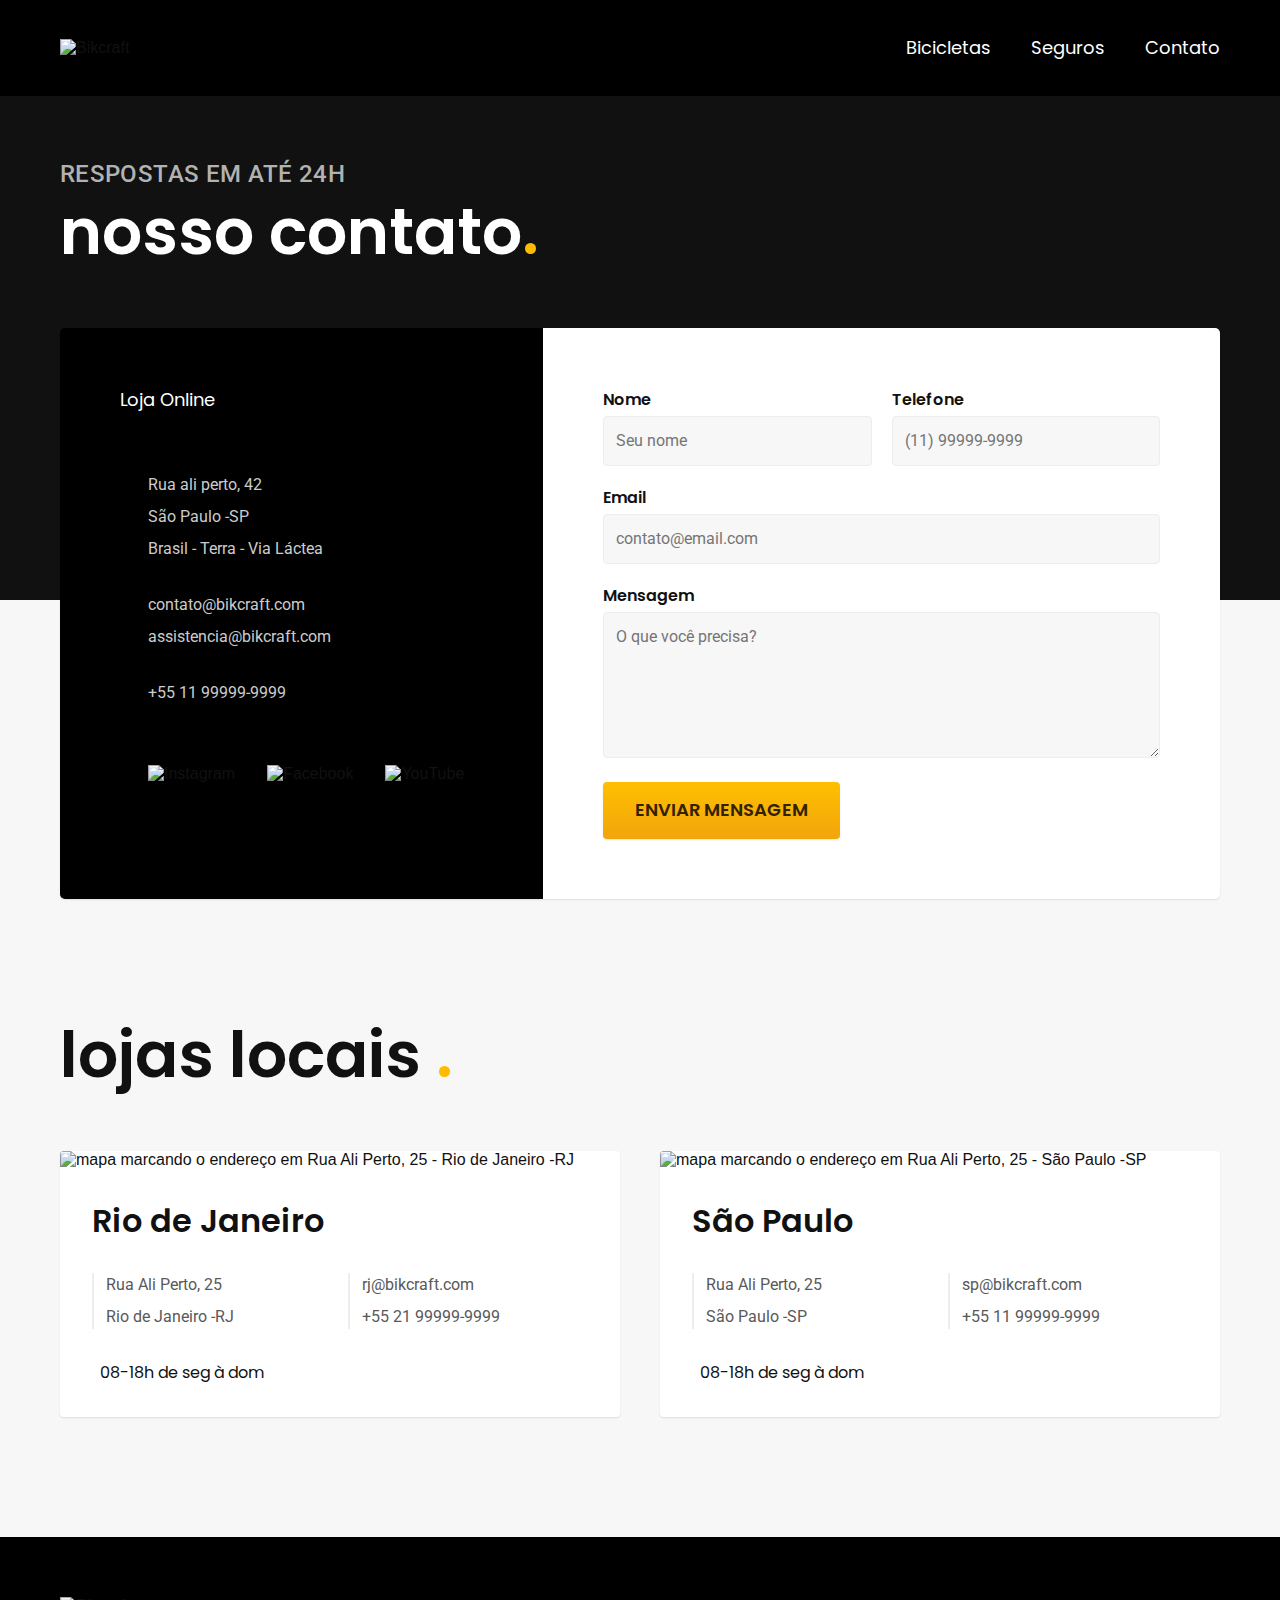
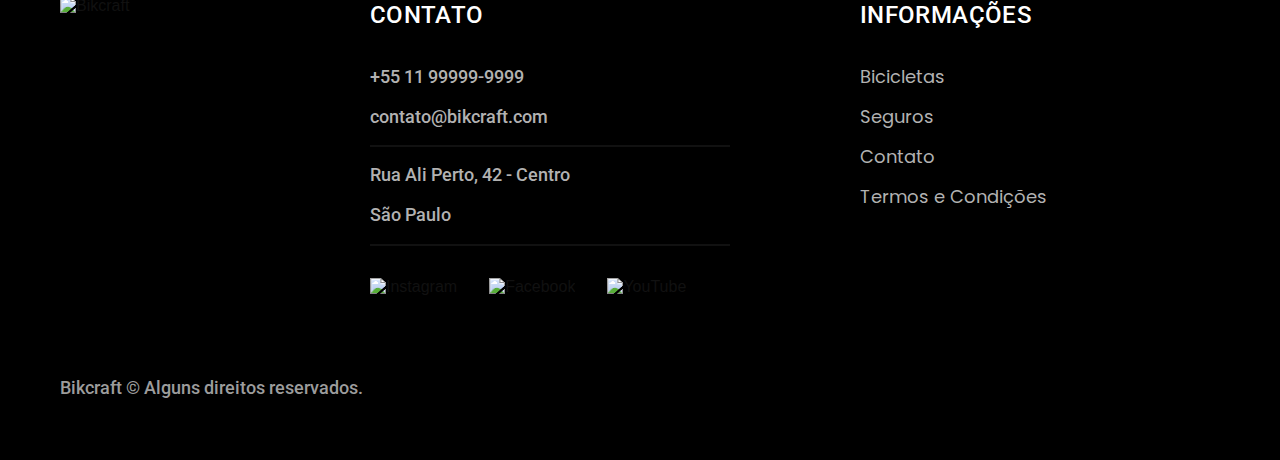
==== contato.html @ d63808e8 "Criação e estilização da página contato" ====
<!DOCTYPE html>
<html lang="pt-br">
  <head>
    <meta charset="UTF-8" />
    <meta http-equiv="X-UA-Compatible" content="IE=edge" />
    <meta name="viewport" content="width=device-width, initial-scale=1.0" />
    <title>Contato | Bikcraft</title>
    <meta name="description" content="Contato" />
    <link rel="stylesheet" href="./css/style.css" />

    <link rel="preconnect" href="https://fonts.googleapis.com" />
    <link rel="preconnect" href="https://fonts.gstatic.com" crossorigin />
    <link
      href="https://fonts.googleapis.com/css2?family=Merriweather:ital,wght@1,900&family=Poppins:wght@400;600&family=Roboto:wght@400;500&display=swap"
      rel="stylesheet"
    />
  </head>

  <body id="contato">
    <header class="header-bg">
      <div class="header container">
        <a href="./">
          <img src="./img/bikcraft.svg" alt="Bikcraft" />
        </a>

        <nav aria-label="primaria">
          <ul class="header-menu font-1-m cor-0">
            <li><a href="./bicicletas.html">Bicicletas</a></li>
            <li><a href="./seguros.html">Seguros</a></li>
            <li><a href="./contato.html">Contato</a></li>
          </ul>
        </nav>
      </div>
    </header>

    <main>
      <div class="titulo-bg">
        <div class="titulo container">
          <p class="font-2-l-b cor-5">Respostas em até 24h</p>
          <h1 class="font-1-xxl cor-0">
            nosso contato<span class="cor-p1">.</span>
          </h1>
        </div>
      </div>

      <div class="contato container">
        <section class="contato-dados" aria-label="Endereço">
          <h2 class="font-1-m cor-0">Loja Online</h2>
          <div class="contato-endereco font-2-s cor-4">
            <p>Rua ali perto, 42</p>
            <p>São Paulo -SP</p>
            <p>Brasil - Terra - Via Láctea</p>
          </div>
          <address class="contato-meios font-2-s cor-4">
            <a href="mailto:contato@bikcraft.com">contato@bikcraft.com</a>
            <a href="mailto:assistencia@bikcraft.com"
              >assistencia@bikcraft.com</a
            >
            <a href="tel:551199999-9999">+55 11 99999-9999</a>
          </address>
          <div class="contato-redes">
            <a href="./">
              <img src="./img/redes/instagram-p.svg" alt="Instagram" />
            </a>
            <a href="./">
              <img src="./img/redes/facebook-p.svg" alt="Facebook" />
            </a>
            <a href="./">
              <img src="./img/redes/youtube-p.svg" alt="YouTube" />
            </a>
          </div>
        </section>
        <section class="contato-formulario" aria-label="Formulário">
          <form class="form" action="./contato.html">
            <div>
              <label for="nome">Nome</label>
              <input type="text" id="nome" name="nome" placeholder="Seu nome" />
            </div>
            <div>
              <label for="telefone">Telefone</label>
              <input
                type="text"
                id="telefone"
                name="telefone"
                placeholder="(11) 99999-9999"
              />
            </div>
            <div class="col-2">
              <label for="email">Email</label>
              <input
                type="email"
                id="email"
                name="email"
                placeholder="contato@email.com"
              />
            </div>
            <div class="col-2">
              <label for="mensagem">Mensagem</label>
              <textarea
                rows="5"
                id="mensagem"
                name="mensagem"
                placeholder="O que você precisa?"
              ></textarea>
            </div>
            <button class="botao col-2">Enviar Mensagem</button>
          </form>
        </section>
      </div>
    </main>

    <article class="lojas container">
      <h2 class="font-1-xxl">lojas locais <span class="cor-p1">.</span></h2>
      <div class="lojas-item">
        <img
          src="./img/lojas/rj.jpg"
          alt="mapa marcando o endereço em Rua Ali Perto, 25 - Rio de Janeiro -RJ"
        />
        <div class="lojas-conteudo">
          <h3 class="font-1-xl">Rio de Janeiro</h3>
          <div class="lojas-dados font-2-s cor-8">
            <p>Rua Ali Perto, 25</p>
            <p>Rio de Janeiro -RJ</p>
          </div>
          <div class="lojas-dados font-2-s cor-8">
            <a href="mailto:rj@bikcraft.com">rj@bikcraft.com</a>
            <a href="tel:552199999-9999">+55 21 99999-9999</a>
          </div>
          <p class="lojas-tempo font-1-s">
            <img src="./img/icones/horario.svg" alt="" /> 08-18h de seg à dom
          </p>
        </div>
      </div>

      <div class="lojas-item">
        <img
          src="./img/lojas/sp.jpg"
          alt="mapa marcando o endereço em Rua Ali Perto, 25 - São Paulo -SP"
        />
        <div class="lojas-conteudo">
          <h3 class="font-1-xl">São Paulo</h3>
          <div class="lojas-dados font-2-s cor-8">
            <p>Rua Ali Perto, 25</p>
            <p>São Paulo -SP</p>
          </div>
          <div class="lojas-dados font-2-s cor-8">
            <a href="mailto:sp@bikcraft.com">sp@bikcraft.com</a>
            <a href="tel:551199999-9999">+55 11 99999-9999</a>
          </div>
          <p class="lojas-tempo font-1-s">
            <img src="./img/icones/horario.svg" alt="" /> 08-18h de seg à dom
          </p>
        </div>
      </div>
    </article>

    <footer class="footer-bg">
      <div class="footer container">
        <img src="./img/bikcraft.svg" alt="Bikcraft" />
        <div class="footer-contato">
          <h3 class="font-2-l-b cor-0">Contato</h3>
          <ul class="font-2-m cor-5">
            <li><a href="tel:+551199999999">+55 11 99999-9999</a></li>
            <li>
              <a href="mailto:contato@bikcraft.com">contato@bikcraft.com</a>
            </li>
            <li>Rua Ali Perto, 42 - Centro</li>
            <li>São Paulo</li>
          </ul>
          <div class="footer-redes">
            <a href="./">
              <img src="./img/redes/instagram.svg" alt="Instagram" />
            </a>
            <a href="./">
              <img src="./img/redes/facebook.svg" alt="Facebook" />
            </a>
            <a href="./">
              <img src="./img/redes/youtube.svg" alt="YouTube" />
            </a>
          </div>
        </div>
        <div class="footer-informacoes">
          <h3 class="font-2-l-b cor-0">Informações</h3>
          <nav>
            <ul class="font-1-m cor-5">
              <li><a href="./bicicletas.html">Bicicletas</a></li>
              <li><a href="./seguros.html">Seguros</a></li>
              <li><a href="./contato.html">Contato</a></li>
              <li><a href="./termos.html">Termos e Condições</a></li>
            </ul>
          </nav>
        </div>
        <p class="footer-copy font-2-m cor-6">
          Bikcraft © Alguns direitos reservados.
        </p>
      </div>
    </footer>
  </body>
</html>
---- css/style.css ----
@import "./global/global.css";
@import "./utilidades/tipografia.css";
@import "./utilidades/cores.css";

@import "./global/header.css";
@import "./global/footer.css";

/*Utilidade*/
@import "./utilidades/componentes.css";
@import "./utilidades/formulario.css";

/*Home*/
@import "./home/introducao.css";
@import "./home/tecnologia.css";
@import "./home/parceiros.css";
@import "./home/depoimento.css";

/*Bicicletas*/
@import "./bicicletas/bicicletas-lista.css";
@import "./bicicletas/bicicletas.css";

/*Bicicleta*/
@import "./bicicleta/bicicleta.css";
@import "./bicicleta/seguro.css";


/*Seguros*/
@import "./seguros/seguros.css";
@import "./seguros/vantagens.css";
@import "./seguros/perguntas.css";

/*Contato*/
@import "./contato/contato.css";
@import "./contato/lojas.css";

/*Termos*/
@import "./termos/termos.css";
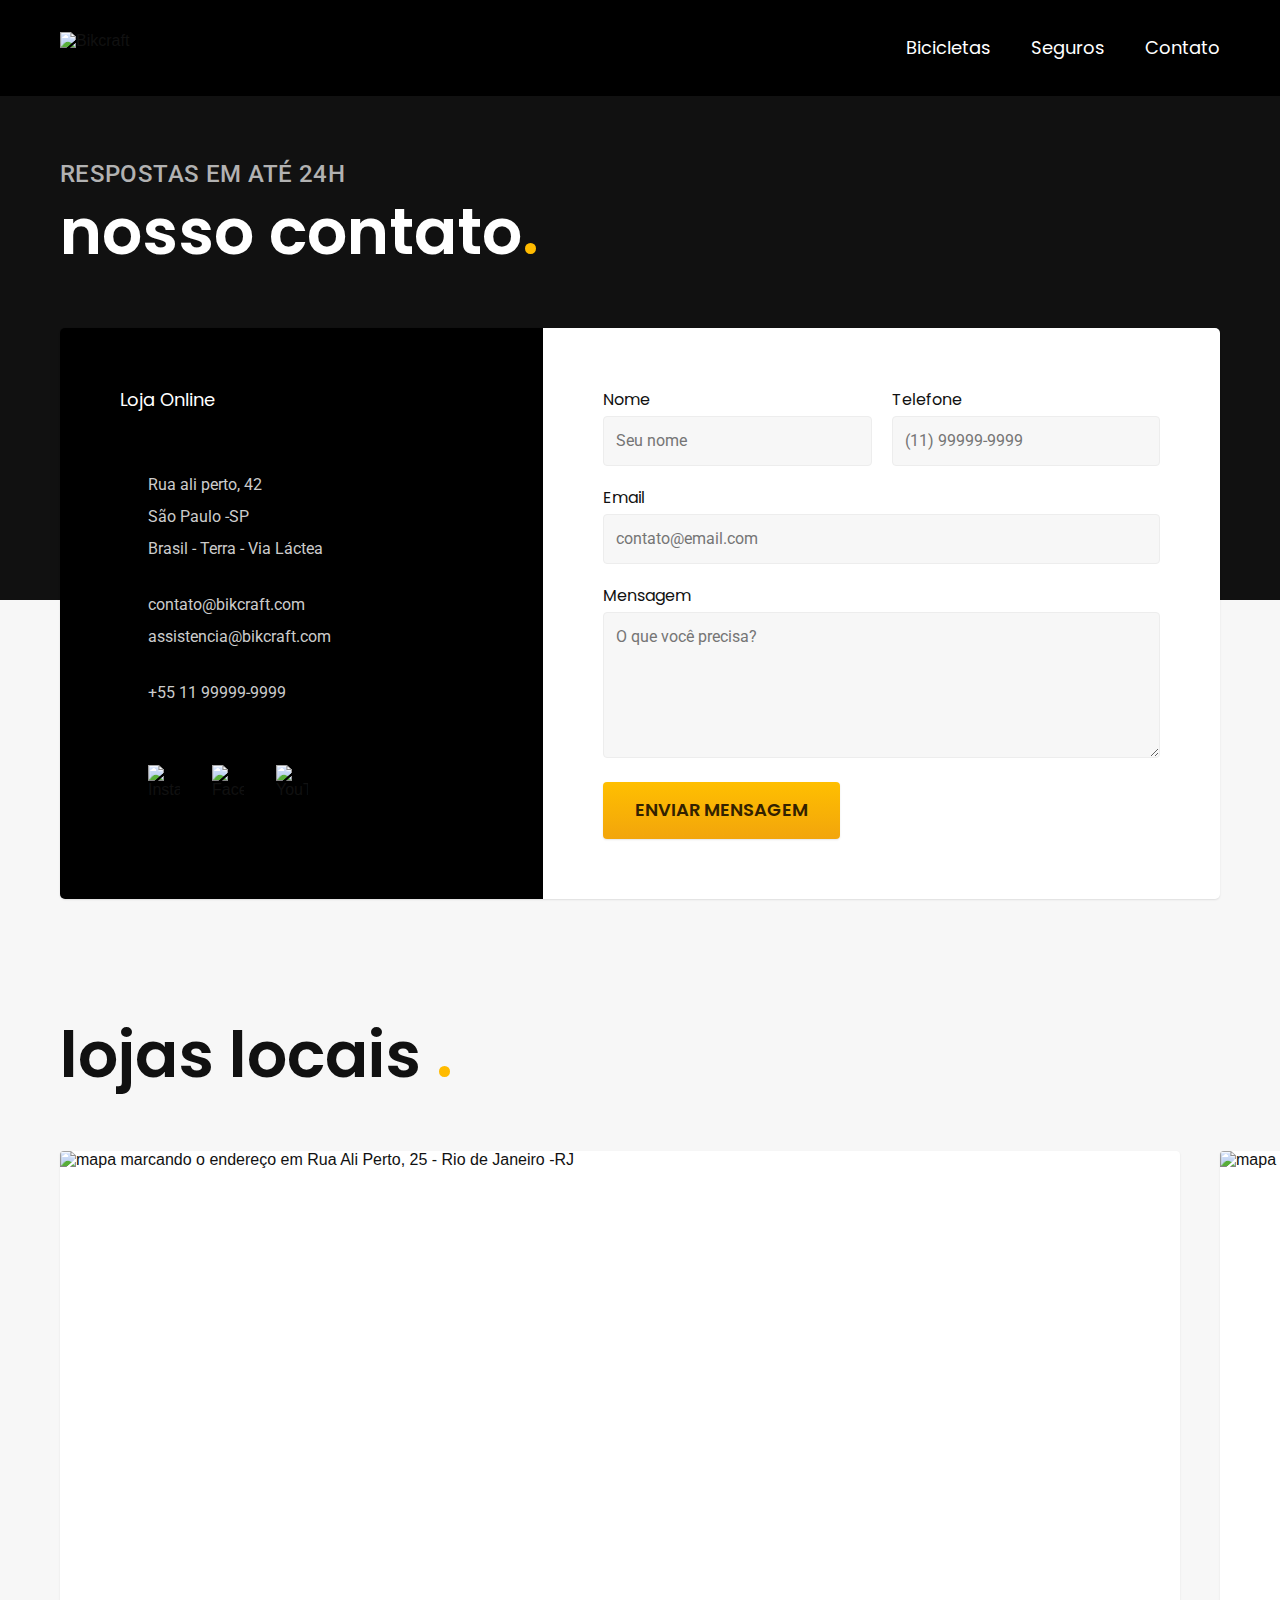
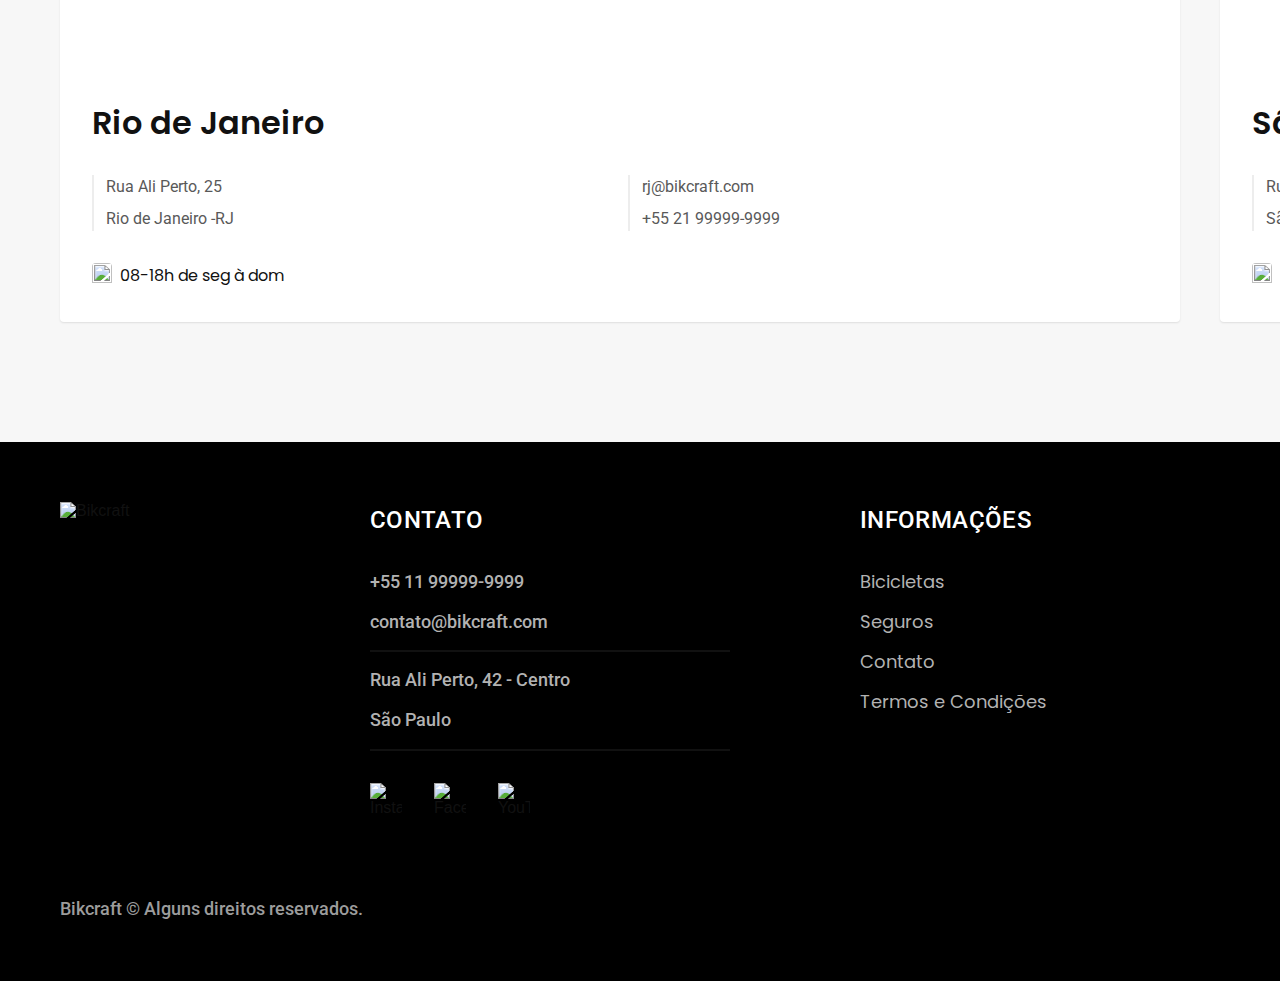
==== commit 27ef3b0c: "Otimizado para producao" ====
--- a/contato.html
+++ b/contato.html
@@ -6,7 +6,9 @@
     <meta name="viewport" content="width=device-width, initial-scale=1.0" />
     <title>Contato | Bikcraft</title>
     <meta name="description" content="Contato" />
-    <link rel="stylesheet" href="./css/style.css" />
+    <link rel="icon" href="./favicon.svg" type="image/svg+xml">
+    <link rel="preload" href="./css/style.min.css" as="style" />
+    <link rel="stylesheet" href="./css/style.min.css" />
 
     <link rel="preconnect" href="https://fonts.googleapis.com" />
     <link rel="preconnect" href="https://fonts.gstatic.com" crossorigin />
@@ -14,13 +16,19 @@
       href="https://fonts.googleapis.com/css2?family=Merriweather:ital,wght@1,900&family=Poppins:wght@400;600&family=Roboto:wght@400;500&display=swap"
       rel="stylesheet"
     />
+   <script>document.documentElement.classList.add('js') </script>
   </head>
 
   <body id="contato">
     <header class="header-bg">
       <div class="header container">
         <a href="./">
-          <img src="./img/bikcraft.svg" alt="Bikcraft" />
+          <img
+            src="./img/bikcraft.svg"
+            alt="Bikcraft"
+            width="136"
+            height="32"
+          />
         </a>
 
         <nav aria-label="primaria">
@@ -60,13 +68,28 @@
           </address>
           <div class="contato-redes">
             <a href="./">
-              <img src="./img/redes/instagram-p.svg" alt="Instagram" />
-            </a>
-            <a href="./">
-              <img src="./img/redes/facebook-p.svg" alt="Facebook" />
-            </a>
-            <a href="./">
-              <img src="./img/redes/youtube-p.svg" alt="YouTube" />
+              <img
+                src="./img/redes/instagram-p.svg"
+                alt="Instagram"
+                width="32"
+                height="32"
+              />
+            </a>
+            <a href="./">
+              <img
+                src="./img/redes/facebook-p.svg"
+                alt="Facebook"
+                width="32"
+                height="32"
+              />
+            </a>
+            <a href="./">
+              <img
+                src="./img/redes/youtube-p.svg"
+                alt="YouTube"
+                width="32"
+                height="32"
+              />
             </a>
           </div>
         </section>
@@ -115,6 +138,8 @@
         <img
           src="./img/lojas/rj.jpg"
           alt="mapa marcando o endereço em Rua Ali Perto, 25 - Rio de Janeiro -RJ"
+          width="1120"
+          height="520"
         />
         <div class="lojas-conteudo">
           <h3 class="font-1-xl">Rio de Janeiro</h3>
@@ -127,7 +152,8 @@
             <a href="tel:552199999-9999">+55 21 99999-9999</a>
           </div>
           <p class="lojas-tempo font-1-s">
-            <img src="./img/icones/horario.svg" alt="" /> 08-18h de seg à dom
+            <img src="./img/icones/horario.svg" alt="" width="20" height="20" />
+            08-18h de seg à dom
           </p>
         </div>
       </div>
@@ -136,6 +162,8 @@
         <img
           src="./img/lojas/sp.jpg"
           alt="mapa marcando o endereço em Rua Ali Perto, 25 - São Paulo -SP"
+          width="1120"
+          height="520"
         />
         <div class="lojas-conteudo">
           <h3 class="font-1-xl">São Paulo</h3>
@@ -148,7 +176,8 @@
             <a href="tel:551199999-9999">+55 11 99999-9999</a>
           </div>
           <p class="lojas-tempo font-1-s">
-            <img src="./img/icones/horario.svg" alt="" /> 08-18h de seg à dom
+            <img src="./img/icones/horario.svg" alt="" width="20" height="20" />
+            08-18h de seg à dom
           </p>
         </div>
       </div>
@@ -169,13 +198,28 @@
           </ul>
           <div class="footer-redes">
             <a href="./">
-              <img src="./img/redes/instagram.svg" alt="Instagram" />
-            </a>
-            <a href="./">
-              <img src="./img/redes/facebook.svg" alt="Facebook" />
-            </a>
-            <a href="./">
-              <img src="./img/redes/youtube.svg" alt="YouTube" />
+              <img
+                src="./img/redes/instagram.svg"
+                alt="Instagram"
+                width="32"
+                height="32"
+              />
+            </a>
+            <a href="./">
+              <img
+                src="./img/redes/facebook.svg"
+                alt="Facebook"
+                width="32"
+                height="32"
+              />
+            </a>
+            <a href="./">
+              <img
+                src="./img/redes/youtube.svg"
+                alt="YouTube"
+                width="32"
+                height="32"
+              />
             </a>
           </div>
         </div>
@@ -195,5 +239,6 @@
         </p>
       </div>
     </footer>
+    <script src="./js/script.js"></script>
   </body>
 </html>
--- a/css/style.min.css
+++ b/css/style.min.css
@@ -0,0 +1 @@
+body{margin:0;font-family:Arial,Helvetica,sans-serif;color:#111}blockquote,dd,h1,h2,h3,h4,p,ul{margin:0}ul{padding:0;list-style:none}a{text-decoration:none;color:inherit}img{max-width:100%;height:auto;display:block}img[src$=".jpg"]{border-radius:4px}.font-1-xs{font:400 0.75rem/1.35 Poppins,sans-serif}.font-2-xs{font:400 0.875rem/1.43 Roboto,sans-serif}.font-1-s{font:400 1rem/1.5 Poppins,sans-serif}.font-2-s{font:400 1rem/1.5 Roboto,sans-serif}.font-1-m,.font-1-m-b{font:400 1.125rem/1.35 Poppins,sans-serif}.font-1-m-b{font-weight:600}.font-2-m{font:500 1.125rem/1.35 Roboto,sans-serif}.font-1-l{font:400 1.5rem/1.5 Poppins,sans-serif}.font-2-l,.font-2-l-b{font:400 1.5rem/1.5 Roboto,sans-serif}.font-2-l-b{font-weight:500;letter-spacing:.015em;text-transform:uppercase}.font-1-xl{font:600 2rem/1.25 Poppins,sans-serif}.font-2-xl{font:500 2rem/1.25 Roboto,sans-serif}.font-1-xxl{font:600 4rem/1.125 Poppins,sans-serif}@media (max-width:1200px){.font-1-xxl{font-size:3rem}.font-2-l,.font-2-l-b{font-size:1.125rem}}@media (max-width:800px){.font-1-xxl{font-size:2rem}.font-1-xl,.font-2-xl{font-size:1.5rem}}:root{--cor-0:#ffffff;--cor-1:#f7f7f7;--cor-2:#ededed;--cor-3:#dedede;--cor-4:#cccccc;--cor-5:#b2b2b2;--cor-6:#9c9c9c;--cor-7:#717171;--cor-8:#595959;--cor-9:#404040;--cor-10:#2e2e2e;--cor-11:#111111;--cor-12:#000000;--cor-p1:#ffbb00;--cor-p2:#e4a30b;--cor-p3:#a66f00;--cor-p4:#664400;--cor-p5:#332200}.cor-0{color:var(--cor-0)}.cor-1{color:var(--cor-1)}.cor-2{color:var(--cor-2)}.cor-3{color:var(--cor-3)}.cor-4{color:var(--cor-4)}.cor-5{color:var(--cor-5)}.cor-6{color:var(--cor-6)}.cor-7{color:var(--cor-7)}.cor-8{color:var(--cor-8)}.cor-9{color:var(--cor-9)}.cor-10{color:var(--cor-10)}.cor-11{color:var(--cor-11)}.cor-12{color:var(--cor-12)}.cor-p1{color:var(--cor-p1)}.cor-p2{color:var(--cor-p2)}.cor-p3{color:var(--cor-p3)}.cor-p4{color:var(--cor-p4)}.cor-p5{color:var(--cor-p5)}.js.fadeInDown{transform:translate3d(0,-20px,0)}.js [data-anime]{opacity:0}.js .anime{opacity:1;transform:none;transition:transform .8s,opacity .8s}.header-bg{background-color:var(--cor-12)}.header{display:flex;flex-wrap:wrap;gap:20px;justify-content:space-between;align-items:center;padding-top:20px;padding-bottom:20px}.header-menu{display:flex;flex-wrap:wrap;gap:40px}.header-menu a{display:inline-block;padding:16px 0;position:relative}.header-menu a:after{content:"";display:block;height:2px;width:0;background:var(--cor-0);margin-top:4px;transition:.3s;position:absolute}.header-menu a.ativo::after,.header-menu a:hover::after{width:100%}@media (max-width:800px){.header-menu{gap:20px}.header-menu a{background:var(--cor-11);padding:12px 16px;border-radius:4px}.header-menu a:hover{background-color:var(--cor-10)}.header a:after{display:none}}@media (max-width:600px){.header-menu{gap:12px}.header-menu a{padding:8px 12px;font-size:14px}}.footer-bg{background-color:var(--cor-12)}.footer{display:grid;grid-template-columns:3fr 5fr 4fr;gap:40px;padding-top:60px;padding-bottom:60px}.footer h3{margin-bottom:32px}.footer-contato ul{margin-bottom:32px}.footer-contato li:nth-child(2n):after{content:"";display:block;max-width:360px;height:2px;background:var(--cor-11);margin-top:16px}.footer li{margin-bottom:16px}.footer-redes{display:flex;gap:32px}.footer a:hover{color:var(--cor-0)}.footer-copy{grid-column:1/-1;margin-top:40px}@media (max-width:800px){.footer>img{display:none}.footer{grid-template-columns:1fr 1fr}}@media (max-width:600px){.footer{grid-template-columns:1fr;gap:60px}.footer-copy{margin-top:0}}.container{box-sizing:border-box;max-width:1200px;padding-left:20px;padding-right:20px;margin-left:auto;margin-right:auto}.botao{display:inline-block;padding:16px 32px;background:linear-gradient(#ffbf00,#f2a50c);border-radius:4px;box-shadow:0 1px 2px rgba(0,0,0,.1);text-transform:uppercase;color:var(--cor-p5);font:600 1.125rem/1.35 Poppins,sans-serif;max-width:max-content;border:none;cursor:pointer}.botao:hover{background:linear-gradient(#ffb60d,#e59317)}.botao.secundario{background:var(--cor-10);color:var(--cor-2)}.botao.seta{align-items:center}.botao.seta::after{content:"";display:inline-block;width:18px;height:10px;margin-left:12px;background:url("../img/icones/seta.svg");transition:transform .2s}.botao.seta:hover::after{transform:translateX(4px)}.botao.secundario:hover{background:var(--cor-9)}@media (max-width:600px){.botao{padding:12px 16px;font-size:1rem}}.link{display:inline-block;color:var(--cor-p1);font:500 1.5rem/1.5 Poppins,sans-serif;text-transform:uppercase}.link::after{content:"";display:block;width:100%;height:4px;background-color:currentColor}.link:hover{color:var(--cor-0)}.titulo-bg{padding-top:60px;padding-bottom:60px;background-color:var(--cor-11)}.titulo{background:url("../img/dec/top-right.svg") no-repeat top right 20px}.titulo p{margin-bottom:4px}@media (max-width:800px){.titulo-bg{padding-top:40px;padding-bottom:40px}.titulo p{font-size:1rem;text-transform:lowercase;font-weight:400}}.form{display:grid;grid-template-columns:1fr 1fr;gap:20px}.form label{display:block;font:400 1rem/1.5 Poppins,sans-serif;margin-bottom:4px}.form .col-2{grid-column:span 2}.form input[type=email],.form input[type=text],.form textarea{font:400 1rem/1.5 Roboto,sans-serif;background:var(--cor-1);border:1px solid var(--cor-2);padding:12px;border-radius:4px;width:100%;box-sizing:border-box}.form input[type=email]:focus,.form input[type=text]:focus,.form textarea:focus{outline:0;border-color:var(--cor-p1);background:var(--cor-0);box-shadow:0 0 0 2px #fea}@media (max-width:600px){.form{grid-template-columns:1fr}.form .col-2{grid-column:1}}.introducao-bg{background:var(--cor-12) url("../img/dec/bottom-left.svg") no-repeat bottom 160px left 20px;box-shadow:inset 0 -120px var(--cor-0)}.introducao{display:grid;grid-template-columns:1fr 1fr;gap:0 40px}.introducao-conteudo{align-self:end;padding-bottom:200px}.introducao img{width:100%;height:100%;object-fit:cover;border-radius:4px}.introducao h1{margin-bottom:32px}.introducao p{margin-bottom:20px}@media (max-width:800px){.introducao-bg{background:var(--cor-11);padding-top:40px;box-shadow:inset 0 -60px #fff}.introducao{grid-template-columns:1fr;gap:32px}.introducao-conteudo{padding-bottom:0}.introducao h1{margin-bottom:16px}.introducao img{height:300px;width:100%}}.tecnologia-bg{background-color:var(--cor-11);box-shadow:inset 0 80px var(--cor-0),inset 0 -80px var(--cor-0)}.tecnologia{display:grid;grid-template-columns:1fr 1fr;gap:40px}.tecnologia-imagem img{width:100%;height:100%;object-fit:cover;object-position:left}.tecnologia-conteudo{padding-top:160px;padding-bottom:160px}.tecnologia-conteudo>span{display:block;margin-bottom:20px}.tecnologia-conteudo h2{margin-bottom:32px}.tecnologia-conteudo>p{margin-bottom:20px}.tecnologia a{margin-bottom:80px}.tecnologia-vantagens{display:flex;gap:40px}.tecnologia-vantagens h3{margin-bottom:8px;width:max-content}.tecnologia-vantagens img{width:24px;margin-bottom:8px}@media (max-width:800px){.tecnologia-bg{box-shadow:initial}.tecnologia{grid-template-columns:1fr}.tecnologia-conteudo{padding-top:60px;padding-bottom:60px}.tecnologia-imagem{display:none}.tecnologia a{margin-bottom:60px}}@media (max-width:600px){.tecnologia-vantagens{flex-direction:column}}.parceiros{padding-top:60px;padding-bottom:120px}.parceiros h2{margin-bottom:60px}.parceiros ul{padding:0 20px;max-width:1400px;display:grid;grid-template-columns:repeat(4,1fr);margin:0 auto}.parceiros li{display:flex;padding:32px;border-left:2px solid var(--cor-2)}.parceiros img{margin:auto}.parceiros li:first-child,.parceiros li:nth-child(5){border-left:none}.parceiros li:nth-child(n+5){border-top:2px solid var(--cor-2)}@media (max-width:800px){.parceiros{padding-bottom:60px}.parceiros li{padding:20px}.parceiros h2{margin-bottom:20px}.parceiros ul{grid-template-columns:repeat(2,1fr)}.parceiros li:nth-child(n+3){border-top:2px solid var(--cor-2)}.parceiros li:nth-child(odd){border-left:none}}.depoimento{display:grid;grid-template-columns:1fr 1fr;background-color:var(--cor-p1);overflow:hidden}.depoimento img{width:100%;height:100%;object-fit:cover;border-radius:0}.depoimento-conteudo{padding:40px 40px 80px 80px;align-self:end;background:url("../img/dec/bottom-right-p.svg") no-repeat bottom 40px right 40px}.depoimento-conteudo p{max-width:32ch;font-family:Merriweather,serif;font-style:italic;font-weight:900;margin-bottom:32px;position:relative}.depoimento p::after,.depoimento p::before{font-size:5rem;color:var(--cor-p2);position:absolute}.depoimento p::before{content:"“";left:-50px;top:-20px}.depoimento p::after{content:"”"}@media (min-width:1200px){.depoimento img{max-height:520px}}@media (max-width:800px){.depoimento{grid-template-columns:1fr;text-align:center}.depoimento img{max-height:200px}.depoimento-conteudo{padding:40px 20px;justify-self:center}}.bicicletas-lista{padding-top:60px;padding-bottom:120px}.bicicletas-lista h2{margin-bottom:40px}.bicicletas-lista ul{display:flex;gap:40px;padding:0 20px 20px 20px;max-width:1400px;margin-left:auto;margin-right:auto;overflow-x:auto}#bicicleta .bicicletas-lista ul{padding:0 0 20px 0}.bicicletas-lista li{flex:1;min-width:280px}.bicicletas-lista a{display:block}.bicicletas-lista img{margin-bottom:16px}.bicicletas-lista h3{margin-bottom:8px;display:flex;align-items:center}.bicicletas-lista h3::before{content:"";display:inline-block;height:8px;width:12px;margin-right:8px;background-color:var(--cor-p1);transition:width 2s}.bicicletas-lista a:hover h3::before{width:24px}.bicicletas-lista li span{padding-left:20px}@media (max-width:800px){.bicicletas-lista{padding-bottom:60px}.bicicletas-lista ul{gap:20px}}.bicicletas-bg{background-image:linear-gradient(to right,var(--cor-0) 30%,var(--cor-11) 0)}.bicicletas{display:grid;grid-template-columns:1fr 1fr;gap:40px;padding-top:60px;padding-bottom:60px;background:url("../img/dec/top-right.svg") no-repeat top 40px right 20px}.bicicletas-imagem{display:grid}.bicicletas-imagem img{grid-area:1/1}.bicicletas-imagem span{grid-area:1/1;place-self:start end;margin-top:20px;background:var(--cor-12);display:inline-block;padding:8px 16px 8px 8px;border-radius:4px 0 0 4px}.bicicletas-conteudo{display:grid;grid-template-columns:1fr auto;align-content:start}.bicicletas h2,.bicicletas p{grid-column:1/-1}.bicicletas h2{margin-bottom:20px}.bicicletas h2::before{content:"";display:block;width:12px;height:8px;background-color:var(--cor-p1);margin-bottom:8px}.bicicletas p{margin-bottom:32px}.bicicletas a{place-self:end}.bicicletas li{display:flex;align-items:center}.bicicletas ul{display:grid;gap:16px}.bicicletas-conteudo img{width:24px;margin-right:8px}@media (max-width:800px){.bicicletas-bg{background:var(--cor-11)}.bicicletas{grid-template-columns:1fr;gap:20px;padding-top:40px;padding-bottom:40px}}@media (max-width:600px){.bicicletas-conteudo{grid-template-columns:1fr}.bicicletas ul{font-size:1rem;grid-template-columns:1fr 1fr;margin-bottom:32px}.bicicletas a{place-self:start}}.bicicleta{display:grid;grid-template-columns:1fr 1fr;align-items:start;gap:40px;padding-top:60px;padding-bottom:60px}#bicicleta .titulo p{text-transform:uppercase}.bicicleta-imagens{display:flex;flex-wrap:wrap;gap:20px}.bicicleta-imagens img{flex:1;min-width:200px}.bicicleta-imagens img:first-child{min-width:100%}.bicicleta-conteudo>p{margin-bottom:32px}.bicicleta-comprar{display:grid;grid-template-columns:max-content auto;align-items:center;justify-items:start;gap:8px 12px;margin-bottom:40px}.bicicleta-comprar a{grid-row:span 2}.bicicleta-comprar span{display:flex;align-items:center;background-color:var(--cor-12);gap:8px;padding:4px 8px;border-radius:4px}.bicicleta-conteudo h2{text-transform:uppercase;letter-spacing:.015em;margin-bottom:12px}.bicicleta-ficha,.bicicleta-informacoes{padding:32px;background-color:var(--cor-12);border-radius:4px}.bicicleta-informacoes{margin-bottom:40px;display:grid;grid-template-columns:1fr 1fr;gap:32px}.bicicleta-informacoes img{width:24px;margin-bottom:8px}.bicicleta-informacoes h3{margin-bottom:8px}.bicicleta-ficha li{padding:4px 0;display:flex;justify-content:space-between;border-bottom:1px solid var(--cor-11)}.bicicleta-ficha li:last-child{border-bottom:none}.bicicleta-ficha span{color:var(--cor-6)}@media (max-width:800px){.bicicleta{grid-template-columns:1fr;padding:40px;padding-bottom:40px}.bicicleta-imagens{grid-row:2}}@media (max-width:400px){.bicicleta-informacoes{grid-template-columns:1fr}.bicicleta-comprar{grid-template-columns:1fr}}.seguro-bg{background-color:var(--cor-11);box-shadow:inset 0 120px var(--cor-0),inset 0 -120px var(--cor-12)}.seguro{display:grid;grid-template-columns:1fr 1fr;gap:40px}.seguro-imagem img{width:100%;height:100%;object-fit:cover}.seguro-conteudo{padding-top:180px;padding-bottom:180px}.seguro h2{margin-bottom:32px}.seguro-conteudo p{padding-bottom:20px}@media (max-width:800px){.seguro-bg{box-shadow:inset 0 -60px var(--cor-12)}.seguro{grid-template-columns:1fr}.seguro-imagem{height:200px}.seguro-conteudo{grid-row:1;padding-top:40px;padding-bottom:0}.seguro-bg{box-shadow:var(--cor-11)}}.seguros-bg{background:var(--cor-11)}.seguros{padding-top:60px;padding-bottom:60px;display:grid;grid-template-columns:1fr 1fr;gap:40px;align-items:center}#seguros .seguros{padding-top:0}.seguros h2{grid-column:1/-1}.seguros-item{background-color:var(--cor-12);padding:32px 32px 32px 60px;display:grid;grid-template-columns:1fr auto;border-radius:4px}.seguros-item h3{margin-bottom:40px}.seguros-item span{grid-column:2;display:block;text-align:right}.seguros-item ul{grid-column:1/-1;margin-bottom:32px}.seguros-item li{display:flex;align-items:center;position:relative}.seguros-item li+li{margin-top:20px}.seguros-item li::before{content:"";display:inline-block;width:13px;height:9px;background-image:url("../img/icones/lista.svg");position:absolute;left:-21px}.seguros-item a{grid-column:1/-1}@media (max-width:800px){.seguros{grid-template-columns:1fr}}.vantagens-bg{background-color:var(--cor-12)}.vantagens{padding-top:120px;padding-bottom:120px}.vantagens h2{margin-bottom:60px}.vantagens ul{display:grid;grid-template-columns:repeat(auto-fit,minmax(280px,max-content));gap:40px 80px}.vantagens h3,.vantagens img{margin-bottom:8px}@media (max-width:800px){.vantagens{padding-top:60px;padding-bottom:60px}.vantagens h2{margin-bottom:40px}.vantagens ul{gap:20px}}.perguntas{padding-bottom:120px;padding-top:120px}.perguntas h2{margin-bottom:60px}.perguntas dl>div{padding:20px;border-radius:4px}.perguntas dl>div:nth-child(odd){background-color:var(--cor-1)}.perguntas button{display:grid;grid-template-columns:auto 1fr auto;align-items:center;gap:8px;cursor:pointer;border:none;background:0 0;width:100%;text-align:left}.perguntas button::before{content:"";display:inline-block;width:12px;height:8px;background-color:var(--cor-p1)}.perguntas button::after{content:"";display:inline-block;width:12px;height:6px;background:url("../img/icones/seta-abrir.svg");transition:.3s}.perguntas button:hover::after,.perguntas button[aria-expanded=true]::after{transform:rotate(180deg)}.js .perguntas dd{display:none}.js .perguntas dd.ativa{display:block}.perguntas dd{padding-left:20px;padding-top:16px;max-width:80ch}@media (max-width:800px){.perguntas{padding-top:60px;padding-bottom:60px}.perguntas h2{margin-bottom:40px}}#contato{background:linear-gradient(var(--cor-11) 600px,var(--cor-1) 0)}.contato{display:grid;grid-template-columns:5fr 7fr}.contato-dados,.contato-formulario{padding:60px;box-shadow:0 1px 2px rgba(0,0,0,.1)}.contato-dados{border-radius:5px 0 0 5px;background:var(--cor-12) url("../img/dec/bottom-left.svg") no-repeat bottom 20px left 20px}.contato-formulario{border-radius:0 5px 5px 0;background:var(--cor-0) url("../img/dec/bottom-right.svg") no-repeat bottom 20px right 20px}.contato-dados h2{margin-bottom:60px}.contato-endereco{margin-bottom:32px;padding-left:28px;background:url("../img/icones/local.svg") no-repeat 0 2px}.contato-endereco p{margin-bottom:8px}.contato-meios a{display:block;max-width:max-content;margin-bottom:8px;padding-left:28px}.contato-meios a:hover{color:var(--cor-0)}.contato-meios a:first-child{background:url("../img/icones/email.svg") no-repeat 0 2px}.contato-meios a:nth-child(2){margin-bottom:32px}.contato-meios a:nth-child(3){background:url("../img/icones/telefone.svg") no-repeat 0 2px;margin-bottom:60px}.contato-redes{display:flex;gap:32px;padding-left:28px}@media (max-width:800px){.contato{grid-template-columns:1fr}.contato-dados,.contato-formulario{padding:20px}.contato-dados{border-radius:5px 5px 0 0;background:var(--cor-12)}.contato-formulario{border-radius:0 0 5px 5px}.contato-dados h2,.contato-meios a:nth-child(3){margin-bottom:32px}.contato-redes{margin-bottom:12px}}.lojas{display:grid;grid-template-columns:1fr 1fr;gap:0 40px;padding-top:120px;padding-bottom:120px}.lojas h2{grid-column:1/-1;margin-bottom:60px}.lojas img{border-radius:4px 4px 0 0}.lojas-item{border-radius:4px;background:var(--cor-0);box-shadow:0 1px 2px rgba(0,0,0,.1)}.lojas-conteudo{display:grid;grid-template-columns:1fr 1fr;gap:32px 16px;padding:32px}.lojas-conteudo h3,.lojas-tempo{grid-column:1/-1}.lojas-dados{display:grid;gap:8px;border-left:2px solid var(--cor-2);padding-left:12px}.lojas-tempo{display:flex;align-items:center;gap:8px}@media (max-width:800px){.lojas{gap:20px;padding-top:60px;padding-bottom:60px}.lojas h2{margin-bottom:32px}.lojas-conteudo{grid-template-columns:1fr}}@media (max-width:600px){.lojas{grid-template-columns:1fr}}#orcamento{background:linear-gradient(var(--cor-11) 600px,var(--cor-1) 0)}.orcamento{display:grid;grid-template-columns:5fr 7fr;padding-bottom:120px}.orcamento h2{text-transform:uppercase;position:relative;display:flex;align-items:center}.orcamento h2::before{content:"";display:inline-block;width:4px;height:8px;background-color:var(--cor-p1);position:absolute;left:-12px}.orcamento-dados,.orcamento-produto{padding:60px;box-shadow:0 1px 2px rgba(0,0,0,.1)}.orcamento-produto{border-radius:5px 0 0 5px;background:var(--cor-12) url("../img/dec/bottom-left.svg") no-repeat bottom 20px left 20px;display:grid;grid-template-columns:1fr 1fr;gap:20px;align-content:start}.orcamento-produto>*{grid-column:1/-1}.orcamento-produto>label{grid-column:initial}.orcamento-produto label{font:400 1rem/1.5 Poppins,sans-serif;color:var(--cor-4);background-color:var(--cor-10);padding:12px 16px;border-radius:4px;cursor:pointer;display:grid;grid-template-columns:auto 1fr auto;align-items:center;border:1px solid var(--cor-10)}.orcamento-produto input:checked+label{background:var(--cor-0);color:var(--cor-11)}.orcamento-produto label::before{content:"";display:inline-block;box-sizing:border-box;width:12px;height:12px;border:1px solid var(--cor-6);border-radius:50%;margin-right:8px}.orcamento-produto input:checked+label::before{border-color:var(--cor-7);box-shadow:inset 0 0 0 3px var(--cor-0),inset 0 0 0 6px var(--cor-7)}.orcamento-produto label:hover{background-color:var(--cor-9);border-color:var(--cor-9)}.orcamento-produto input:focus+label{box-shadow:0 0 0 2px var(--cor-p1);border-color:var(--cor-12)}.orcamento-produto label span{display:none}.orcamento-produto input:checked+label span{display:inline-block}.orcamento-produto input{opacity:0;position:absolute;pointer-events:none}.orcamento-dados{border-radius:0 5px 5px 0;background:var(--cor-0) url("../img/dec/bottom-right.svg") no-repeat bottom 20px right 20px}.orcamento-conteudo{display:none}.orcamento-conteudo h2,.orcamento-dados h2:nth-of-type(n+2){margin-top:20px}#bikcraft:checked~#orcamento-bikcraft,#seguro:checked~#orcamento-seguro{display:grid;gap:20px}.orcamento-detalhes{display:none;background:var(--cor-0);padding:20px;grid-template-columns:1fr 1fr;border-radius:4px;align-items:center}.orcamento-detalhes li{display:flex;align-items:center;margin-bottom:8px}.orcamento-detalhes li img{width:16px;margin-right:8px}.orcamento-produto input:checked+label+.orcamento-detalhes{display:grid}@media (max-width:1200px){.orcamento-dados,.orcamento-produto{padding:32px}}@media (max-width:800px){.orcamento{grid-template-columns:1fr}.orcamento-produto{border-radius:5px 5px 0 0;background:var(--cor-12)}.orcamento-dados{border-radius:0 0 5px 5px}}@media (max-width:400px){.orcamento-produto{grid-template-columns:1fr}}.termos{padding-top:80px;padding-bottom:80px}.termos h2{font-weight:600;margin-bottom:20px}.termos p+h2{margin-top:40px}.termos p{max-width:75ch;margin-bottom:24px}--- a/css/style.min.css
+++ b/css/style.min.css
@@ -0,0 +1 @@
+body{margin:0;font-family:Arial,Helvetica,sans-serif;color:#111}blockquote,dd,h1,h2,h3,h4,p,ul{margin:0}ul{padding:0;list-style:none}a{text-decoration:none;color:inherit}img{max-width:100%;height:auto;display:block}img[src$=".jpg"]{border-radius:4px}.font-1-xs{font:400 0.75rem/1.35 Poppins,sans-serif}.font-2-xs{font:400 0.875rem/1.43 Roboto,sans-serif}.font-1-s{font:400 1rem/1.5 Poppins,sans-serif}.font-2-s{font:400 1rem/1.5 Roboto,sans-serif}.font-1-m,.font-1-m-b{font:400 1.125rem/1.35 Poppins,sans-serif}.font-1-m-b{font-weight:600}.font-2-m{font:500 1.125rem/1.35 Roboto,sans-serif}.font-1-l{font:400 1.5rem/1.5 Poppins,sans-serif}.font-2-l,.font-2-l-b{font:400 1.5rem/1.5 Roboto,sans-serif}.font-2-l-b{font-weight:500;letter-spacing:.015em;text-transform:uppercase}.font-1-xl{font:600 2rem/1.25 Poppins,sans-serif}.font-2-xl{font:500 2rem/1.25 Roboto,sans-serif}.font-1-xxl{font:600 4rem/1.125 Poppins,sans-serif}@media (max-width:1200px){.font-1-xxl{font-size:3rem}.font-2-l,.font-2-l-b{font-size:1.125rem}}@media (max-width:800px){.font-1-xxl{font-size:2rem}.font-1-xl,.font-2-xl{font-size:1.5rem}}:root{--cor-0:#ffffff;--cor-1:#f7f7f7;--cor-2:#ededed;--cor-3:#dedede;--cor-4:#cccccc;--cor-5:#b2b2b2;--cor-6:#9c9c9c;--cor-7:#717171;--cor-8:#595959;--cor-9:#404040;--cor-10:#2e2e2e;--cor-11:#111111;--cor-12:#000000;--cor-p1:#ffbb00;--cor-p2:#e4a30b;--cor-p3:#a66f00;--cor-p4:#664400;--cor-p5:#332200}.cor-0{color:var(--cor-0)}.cor-1{color:var(--cor-1)}.cor-2{color:var(--cor-2)}.cor-3{color:var(--cor-3)}.cor-4{color:var(--cor-4)}.cor-5{color:var(--cor-5)}.cor-6{color:var(--cor-6)}.cor-7{color:var(--cor-7)}.cor-8{color:var(--cor-8)}.cor-9{color:var(--cor-9)}.cor-10{color:var(--cor-10)}.cor-11{color:var(--cor-11)}.cor-12{color:var(--cor-12)}.cor-p1{color:var(--cor-p1)}.cor-p2{color:var(--cor-p2)}.cor-p3{color:var(--cor-p3)}.cor-p4{color:var(--cor-p4)}.cor-p5{color:var(--cor-p5)}.js.fadeInDown{transform:translate3d(0,-20px,0)}.js [data-anime]{opacity:0}.js .anime{opacity:1;transform:none;transition:transform .8s,opacity .8s}.header-bg{background-color:var(--cor-12)}.header{display:flex;flex-wrap:wrap;gap:20px;justify-content:space-between;align-items:center;padding-top:20px;padding-bottom:20px}.header-menu{display:flex;flex-wrap:wrap;gap:40px}.header-menu a{display:inline-block;padding:16px 0;position:relative}.header-menu a:after{content:"";display:block;height:2px;width:0;background:var(--cor-0);margin-top:4px;transition:.3s;position:absolute}.header-menu a.ativo::after,.header-menu a:hover::after{width:100%}@media (max-width:800px){.header-menu{gap:20px}.header-menu a{background:var(--cor-11);padding:12px 16px;border-radius:4px}.header-menu a:hover{background-color:var(--cor-10)}.header a:after{display:none}}@media (max-width:600px){.header-menu{gap:12px}.header-menu a{padding:8px 12px;font-size:14px}}.footer-bg{background-color:var(--cor-12)}.footer{display:grid;grid-template-columns:3fr 5fr 4fr;gap:40px;padding-top:60px;padding-bottom:60px}.footer h3{margin-bottom:32px}.footer-contato ul{margin-bottom:32px}.footer-contato li:nth-child(2n):after{content:"";display:block;max-width:360px;height:2px;background:var(--cor-11);margin-top:16px}.footer li{margin-bottom:16px}.footer-redes{display:flex;gap:32px}.footer a:hover{color:var(--cor-0)}.footer-copy{grid-column:1/-1;margin-top:40px}@media (max-width:800px){.footer>img{display:none}.footer{grid-template-columns:1fr 1fr}}@media (max-width:600px){.footer{grid-template-columns:1fr;gap:60px}.footer-copy{margin-top:0}}.container{box-sizing:border-box;max-width:1200px;padding-left:20px;padding-right:20px;margin-left:auto;margin-right:auto}.botao{display:inline-block;padding:16px 32px;background:linear-gradient(#ffbf00,#f2a50c);border-radius:4px;box-shadow:0 1px 2px rgba(0,0,0,.1);text-transform:uppercase;color:var(--cor-p5);font:600 1.125rem/1.35 Poppins,sans-serif;max-width:max-content;border:none;cursor:pointer}.botao:hover{background:linear-gradient(#ffb60d,#e59317)}.botao.secundario{background:var(--cor-10);color:var(--cor-2)}.botao.seta{align-items:center}.botao.seta::after{content:"";display:inline-block;width:18px;height:10px;margin-left:12px;background:url("../img/icones/seta.svg");transition:transform .2s}.botao.seta:hover::after{transform:translateX(4px)}.botao.secundario:hover{background:var(--cor-9)}@media (max-width:600px){.botao{padding:12px 16px;font-size:1rem}}.link{display:inline-block;color:var(--cor-p1);font:500 1.5rem/1.5 Poppins,sans-serif;text-transform:uppercase}.link::after{content:"";display:block;width:100%;height:4px;background-color:currentColor}.link:hover{color:var(--cor-0)}.titulo-bg{padding-top:60px;padding-bottom:60px;background-color:var(--cor-11)}.titulo{background:url("../img/dec/top-right.svg") no-repeat top right 20px}.titulo p{margin-bottom:4px}@media (max-width:800px){.titulo-bg{padding-top:40px;padding-bottom:40px}.titulo p{font-size:1rem;text-transform:lowercase;font-weight:400}}.form{display:grid;grid-template-columns:1fr 1fr;gap:20px}.form label{display:block;font:400 1rem/1.5 Poppins,sans-serif;margin-bottom:4px}.form .col-2{grid-column:span 2}.form input[type=email],.form input[type=text],.form textarea{font:400 1rem/1.5 Roboto,sans-serif;background:var(--cor-1);border:1px solid var(--cor-2);padding:12px;border-radius:4px;width:100%;box-sizing:border-box}.form input[type=email]:focus,.form input[type=text]:focus,.form textarea:focus{outline:0;border-color:var(--cor-p1);background:var(--cor-0);box-shadow:0 0 0 2px #fea}@media (max-width:600px){.form{grid-template-columns:1fr}.form .col-2{grid-column:1}}.introducao-bg{background:var(--cor-12) url("../img/dec/bottom-left.svg") no-repeat bottom 160px left 20px;box-shadow:inset 0 -120px var(--cor-0)}.introducao{display:grid;grid-template-columns:1fr 1fr;gap:0 40px}.introducao-conteudo{align-self:end;padding-bottom:200px}.introducao img{width:100%;height:100%;object-fit:cover;border-radius:4px}.introducao h1{margin-bottom:32px}.introducao p{margin-bottom:20px}@media (max-width:800px){.introducao-bg{background:var(--cor-11);padding-top:40px;box-shadow:inset 0 -60px #fff}.introducao{grid-template-columns:1fr;gap:32px}.introducao-conteudo{padding-bottom:0}.introducao h1{margin-bottom:16px}.introducao img{height:300px;width:100%}}.tecnologia-bg{background-color:var(--cor-11);box-shadow:inset 0 80px var(--cor-0),inset 0 -80px var(--cor-0)}.tecnologia{display:grid;grid-template-columns:1fr 1fr;gap:40px}.tecnologia-imagem img{width:100%;height:100%;object-fit:cover;object-position:left}.tecnologia-conteudo{padding-top:160px;padding-bottom:160px}.tecnologia-conteudo>span{display:block;margin-bottom:20px}.tecnologia-conteudo h2{margin-bottom:32px}.tecnologia-conteudo>p{margin-bottom:20px}.tecnologia a{margin-bottom:80px}.tecnologia-vantagens{display:flex;gap:40px}.tecnologia-vantagens h3{margin-bottom:8px;width:max-content}.tecnologia-vantagens img{width:24px;margin-bottom:8px}@media (max-width:800px){.tecnologia-bg{box-shadow:initial}.tecnologia{grid-template-columns:1fr}.tecnologia-conteudo{padding-top:60px;padding-bottom:60px}.tecnologia-imagem{display:none}.tecnologia a{margin-bottom:60px}}@media (max-width:600px){.tecnologia-vantagens{flex-direction:column}}.parceiros{padding-top:60px;padding-bottom:120px}.parceiros h2{margin-bottom:60px}.parceiros ul{padding:0 20px;max-width:1400px;display:grid;grid-template-columns:repeat(4,1fr);margin:0 auto}.parceiros li{display:flex;padding:32px;border-left:2px solid var(--cor-2)}.parceiros img{margin:auto}.parceiros li:first-child,.parceiros li:nth-child(5){border-left:none}.parceiros li:nth-child(n+5){border-top:2px solid var(--cor-2)}@media (max-width:800px){.parceiros{padding-bottom:60px}.parceiros li{padding:20px}.parceiros h2{margin-bottom:20px}.parceiros ul{grid-template-columns:repeat(2,1fr)}.parceiros li:nth-child(n+3){border-top:2px solid var(--cor-2)}.parceiros li:nth-child(odd){border-left:none}}.depoimento{display:grid;grid-template-columns:1fr 1fr;background-color:var(--cor-p1);overflow:hidden}.depoimento img{width:100%;height:100%;object-fit:cover;border-radius:0}.depoimento-conteudo{padding:40px 40px 80px 80px;align-self:end;background:url("../img/dec/bottom-right-p.svg") no-repeat bottom 40px right 40px}.depoimento-conteudo p{max-width:32ch;font-family:Merriweather,serif;font-style:italic;font-weight:900;margin-bottom:32px;position:relative}.depoimento p::after,.depoimento p::before{font-size:5rem;color:var(--cor-p2);position:absolute}.depoimento p::before{content:"“";left:-50px;top:-20px}.depoimento p::after{content:"”"}@media (min-width:1200px){.depoimento img{max-height:520px}}@media (max-width:800px){.depoimento{grid-template-columns:1fr;text-align:center}.depoimento img{max-height:200px}.depoimento-conteudo{padding:40px 20px;justify-self:center}}.bicicletas-lista{padding-top:60px;padding-bottom:120px}.bicicletas-lista h2{margin-bottom:40px}.bicicletas-lista ul{display:flex;gap:40px;padding:0 20px 20px 20px;max-width:1400px;margin-left:auto;margin-right:auto;overflow-x:auto}#bicicleta .bicicletas-lista ul{padding:0 0 20px 0}.bicicletas-lista li{flex:1;min-width:280px}.bicicletas-lista a{display:block}.bicicletas-lista img{margin-bottom:16px}.bicicletas-lista h3{margin-bottom:8px;display:flex;align-items:center}.bicicletas-lista h3::before{content:"";display:inline-block;height:8px;width:12px;margin-right:8px;background-color:var(--cor-p1);transition:width 2s}.bicicletas-lista a:hover h3::before{width:24px}.bicicletas-lista li span{padding-left:20px}@media (max-width:800px){.bicicletas-lista{padding-bottom:60px}.bicicletas-lista ul{gap:20px}}.bicicletas-bg{background-image:linear-gradient(to right,var(--cor-0) 30%,var(--cor-11) 0)}.bicicletas{display:grid;grid-template-columns:1fr 1fr;gap:40px;padding-top:60px;padding-bottom:60px;background:url("../img/dec/top-right.svg") no-repeat top 40px right 20px}.bicicletas-imagem{display:grid}.bicicletas-imagem img{grid-area:1/1}.bicicletas-imagem span{grid-area:1/1;place-self:start end;margin-top:20px;background:var(--cor-12);display:inline-block;padding:8px 16px 8px 8px;border-radius:4px 0 0 4px}.bicicletas-conteudo{display:grid;grid-template-columns:1fr auto;align-content:start}.bicicletas h2,.bicicletas p{grid-column:1/-1}.bicicletas h2{margin-bottom:20px}.bicicletas h2::before{content:"";display:block;width:12px;height:8px;background-color:var(--cor-p1);margin-bottom:8px}.bicicletas p{margin-bottom:32px}.bicicletas a{place-self:end}.bicicletas li{display:flex;align-items:center}.bicicletas ul{display:grid;gap:16px}.bicicletas-conteudo img{width:24px;margin-right:8px}@media (max-width:800px){.bicicletas-bg{background:var(--cor-11)}.bicicletas{grid-template-columns:1fr;gap:20px;padding-top:40px;padding-bottom:40px}}@media (max-width:600px){.bicicletas-conteudo{grid-template-columns:1fr}.bicicletas ul{font-size:1rem;grid-template-columns:1fr 1fr;margin-bottom:32px}.bicicletas a{place-self:start}}.bicicleta{display:grid;grid-template-columns:1fr 1fr;align-items:start;gap:40px;padding-top:60px;padding-bottom:60px}#bicicleta .titulo p{text-transform:uppercase}.bicicleta-imagens{display:flex;flex-wrap:wrap;gap:20px}.bicicleta-imagens img{flex:1;min-width:200px}.bicicleta-imagens img:first-child{min-width:100%}.bicicleta-conteudo>p{margin-bottom:32px}.bicicleta-comprar{display:grid;grid-template-columns:max-content auto;align-items:center;justify-items:start;gap:8px 12px;margin-bottom:40px}.bicicleta-comprar a{grid-row:span 2}.bicicleta-comprar span{display:flex;align-items:center;background-color:var(--cor-12);gap:8px;padding:4px 8px;border-radius:4px}.bicicleta-conteudo h2{text-transform:uppercase;letter-spacing:.015em;margin-bottom:12px}.bicicleta-ficha,.bicicleta-informacoes{padding:32px;background-color:var(--cor-12);border-radius:4px}.bicicleta-informacoes{margin-bottom:40px;display:grid;grid-template-columns:1fr 1fr;gap:32px}.bicicleta-informacoes img{width:24px;margin-bottom:8px}.bicicleta-informacoes h3{margin-bottom:8px}.bicicleta-ficha li{padding:4px 0;display:flex;justify-content:space-between;border-bottom:1px solid var(--cor-11)}.bicicleta-ficha li:last-child{border-bottom:none}.bicicleta-ficha span{color:var(--cor-6)}@media (max-width:800px){.bicicleta{grid-template-columns:1fr;padding:40px;padding-bottom:40px}.bicicleta-imagens{grid-row:2}}@media (max-width:400px){.bicicleta-informacoes{grid-template-columns:1fr}.bicicleta-comprar{grid-template-columns:1fr}}.seguro-bg{background-color:var(--cor-11);box-shadow:inset 0 120px var(--cor-0),inset 0 -120px var(--cor-12)}.seguro{display:grid;grid-template-columns:1fr 1fr;gap:40px}.seguro-imagem img{width:100%;height:100%;object-fit:cover}.seguro-conteudo{padding-top:180px;padding-bottom:180px}.seguro h2{margin-bottom:32px}.seguro-conteudo p{padding-bottom:20px}@media (max-width:800px){.seguro-bg{box-shadow:inset 0 -60px var(--cor-12)}.seguro{grid-template-columns:1fr}.seguro-imagem{height:200px}.seguro-conteudo{grid-row:1;padding-top:40px;padding-bottom:0}.seguro-bg{box-shadow:var(--cor-11)}}.seguros-bg{background:var(--cor-11)}.seguros{padding-top:60px;padding-bottom:60px;display:grid;grid-template-columns:1fr 1fr;gap:40px;align-items:center}#seguros .seguros{padding-top:0}.seguros h2{grid-column:1/-1}.seguros-item{background-color:var(--cor-12);padding:32px 32px 32px 60px;display:grid;grid-template-columns:1fr auto;border-radius:4px}.seguros-item h3{margin-bottom:40px}.seguros-item span{grid-column:2;display:block;text-align:right}.seguros-item ul{grid-column:1/-1;margin-bottom:32px}.seguros-item li{display:flex;align-items:center;position:relative}.seguros-item li+li{margin-top:20px}.seguros-item li::before{content:"";display:inline-block;width:13px;height:9px;background-image:url("../img/icones/lista.svg");position:absolute;left:-21px}.seguros-item a{grid-column:1/-1}@media (max-width:800px){.seguros{grid-template-columns:1fr}}.vantagens-bg{background-color:var(--cor-12)}.vantagens{padding-top:120px;padding-bottom:120px}.vantagens h2{margin-bottom:60px}.vantagens ul{display:grid;grid-template-columns:repeat(auto-fit,minmax(280px,max-content));gap:40px 80px}.vantagens h3,.vantagens img{margin-bottom:8px}@media (max-width:800px){.vantagens{padding-top:60px;padding-bottom:60px}.vantagens h2{margin-bottom:40px}.vantagens ul{gap:20px}}.perguntas{padding-bottom:120px;padding-top:120px}.perguntas h2{margin-bottom:60px}.perguntas dl>div{padding:20px;border-radius:4px}.perguntas dl>div:nth-child(odd){background-color:var(--cor-1)}.perguntas button{display:grid;grid-template-columns:auto 1fr auto;align-items:center;gap:8px;cursor:pointer;border:none;background:0 0;width:100%;text-align:left}.perguntas button::before{content:"";display:inline-block;width:12px;height:8px;background-color:var(--cor-p1)}.perguntas button::after{content:"";display:inline-block;width:12px;height:6px;background:url("../img/icones/seta-abrir.svg");transition:.3s}.perguntas button:hover::after,.perguntas button[aria-expanded=true]::after{transform:rotate(180deg)}.js .perguntas dd{display:none}.js .perguntas dd.ativa{display:block}.perguntas dd{padding-left:20px;padding-top:16px;max-width:80ch}@media (max-width:800px){.perguntas{padding-top:60px;padding-bottom:60px}.perguntas h2{margin-bottom:40px}}#contato{background:linear-gradient(var(--cor-11) 600px,var(--cor-1) 0)}.contato{display:grid;grid-template-columns:5fr 7fr}.contato-dados,.contato-formulario{padding:60px;box-shadow:0 1px 2px rgba(0,0,0,.1)}.contato-dados{border-radius:5px 0 0 5px;background:var(--cor-12) url("../img/dec/bottom-left.svg") no-repeat bottom 20px left 20px}.contato-formulario{border-radius:0 5px 5px 0;background:var(--cor-0) url("../img/dec/bottom-right.svg") no-repeat bottom 20px right 20px}.contato-dados h2{margin-bottom:60px}.contato-endereco{margin-bottom:32px;padding-left:28px;background:url("../img/icones/local.svg") no-repeat 0 2px}.contato-endereco p{margin-bottom:8px}.contato-meios a{display:block;max-width:max-content;margin-bottom:8px;padding-left:28px}.contato-meios a:hover{color:var(--cor-0)}.contato-meios a:first-child{background:url("../img/icones/email.svg") no-repeat 0 2px}.contato-meios a:nth-child(2){margin-bottom:32px}.contato-meios a:nth-child(3){background:url("../img/icones/telefone.svg") no-repeat 0 2px;margin-bottom:60px}.contato-redes{display:flex;gap:32px;padding-left:28px}@media (max-width:800px){.contato{grid-template-columns:1fr}.contato-dados,.contato-formulario{padding:20px}.contato-dados{border-radius:5px 5px 0 0;background:var(--cor-12)}.contato-formulario{border-radius:0 0 5px 5px}.contato-dados h2,.contato-meios a:nth-child(3){margin-bottom:32px}.contato-redes{margin-bottom:12px}}.lojas{display:grid;grid-template-columns:1fr 1fr;gap:0 40px;padding-top:120px;padding-bottom:120px}.lojas h2{grid-column:1/-1;margin-bottom:60px}.lojas img{border-radius:4px 4px 0 0}.lojas-item{border-radius:4px;background:var(--cor-0);box-shadow:0 1px 2px rgba(0,0,0,.1)}.lojas-conteudo{display:grid;grid-template-columns:1fr 1fr;gap:32px 16px;padding:32px}.lojas-conteudo h3,.lojas-tempo{grid-column:1/-1}.lojas-dados{display:grid;gap:8px;border-left:2px solid var(--cor-2);padding-left:12px}.lojas-tempo{display:flex;align-items:center;gap:8px}@media (max-width:800px){.lojas{gap:20px;padding-top:60px;padding-bottom:60px}.lojas h2{margin-bottom:32px}.lojas-conteudo{grid-template-columns:1fr}}@media (max-width:600px){.lojas{grid-template-columns:1fr}}#orcamento{background:linear-gradient(var(--cor-11) 600px,var(--cor-1) 0)}.orcamento{display:grid;grid-template-columns:5fr 7fr;padding-bottom:120px}.orcamento h2{text-transform:uppercase;position:relative;display:flex;align-items:center}.orcamento h2::before{content:"";display:inline-block;width:4px;height:8px;background-color:var(--cor-p1);position:absolute;left:-12px}.orcamento-dados,.orcamento-produto{padding:60px;box-shadow:0 1px 2px rgba(0,0,0,.1)}.orcamento-produto{border-radius:5px 0 0 5px;background:var(--cor-12) url("../img/dec/bottom-left.svg") no-repeat bottom 20px left 20px;display:grid;grid-template-columns:1fr 1fr;gap:20px;align-content:start}.orcamento-produto>*{grid-column:1/-1}.orcamento-produto>label{grid-column:initial}.orcamento-produto label{font:400 1rem/1.5 Poppins,sans-serif;color:var(--cor-4);background-color:var(--cor-10);padding:12px 16px;border-radius:4px;cursor:pointer;display:grid;grid-template-columns:auto 1fr auto;align-items:center;border:1px solid var(--cor-10)}.orcamento-produto input:checked+label{background:var(--cor-0);color:var(--cor-11)}.orcamento-produto label::before{content:"";display:inline-block;box-sizing:border-box;width:12px;height:12px;border:1px solid var(--cor-6);border-radius:50%;margin-right:8px}.orcamento-produto input:checked+label::before{border-color:var(--cor-7);box-shadow:inset 0 0 0 3px var(--cor-0),inset 0 0 0 6px var(--cor-7)}.orcamento-produto label:hover{background-color:var(--cor-9);border-color:var(--cor-9)}.orcamento-produto input:focus+label{box-shadow:0 0 0 2px var(--cor-p1);border-color:var(--cor-12)}.orcamento-produto label span{display:none}.orcamento-produto input:checked+label span{display:inline-block}.orcamento-produto input{opacity:0;position:absolute;pointer-events:none}.orcamento-dados{border-radius:0 5px 5px 0;background:var(--cor-0) url("../img/dec/bottom-right.svg") no-repeat bottom 20px right 20px}.orcamento-conteudo{display:none}.orcamento-conteudo h2,.orcamento-dados h2:nth-of-type(n+2){margin-top:20px}#bikcraft:checked~#orcamento-bikcraft,#seguro:checked~#orcamento-seguro{display:grid;gap:20px}.orcamento-detalhes{display:none;background:var(--cor-0);padding:20px;grid-template-columns:1fr 1fr;border-radius:4px;align-items:center}.orcamento-detalhes li{display:flex;align-items:center;margin-bottom:8px}.orcamento-detalhes li img{width:16px;margin-right:8px}.orcamento-produto input:checked+label+.orcamento-detalhes{display:grid}@media (max-width:1200px){.orcamento-dados,.orcamento-produto{padding:32px}}@media (max-width:800px){.orcamento{grid-template-columns:1fr}.orcamento-produto{border-radius:5px 5px 0 0;background:var(--cor-12)}.orcamento-dados{border-radius:0 0 5px 5px}}@media (max-width:400px){.orcamento-produto{grid-template-columns:1fr}}.termos{padding-top:80px;padding-bottom:80px}.termos h2{font-weight:600;margin-bottom:20px}.termos p+h2{margin-top:40px}.termos p{max-width:75ch;margin-bottom:24px}